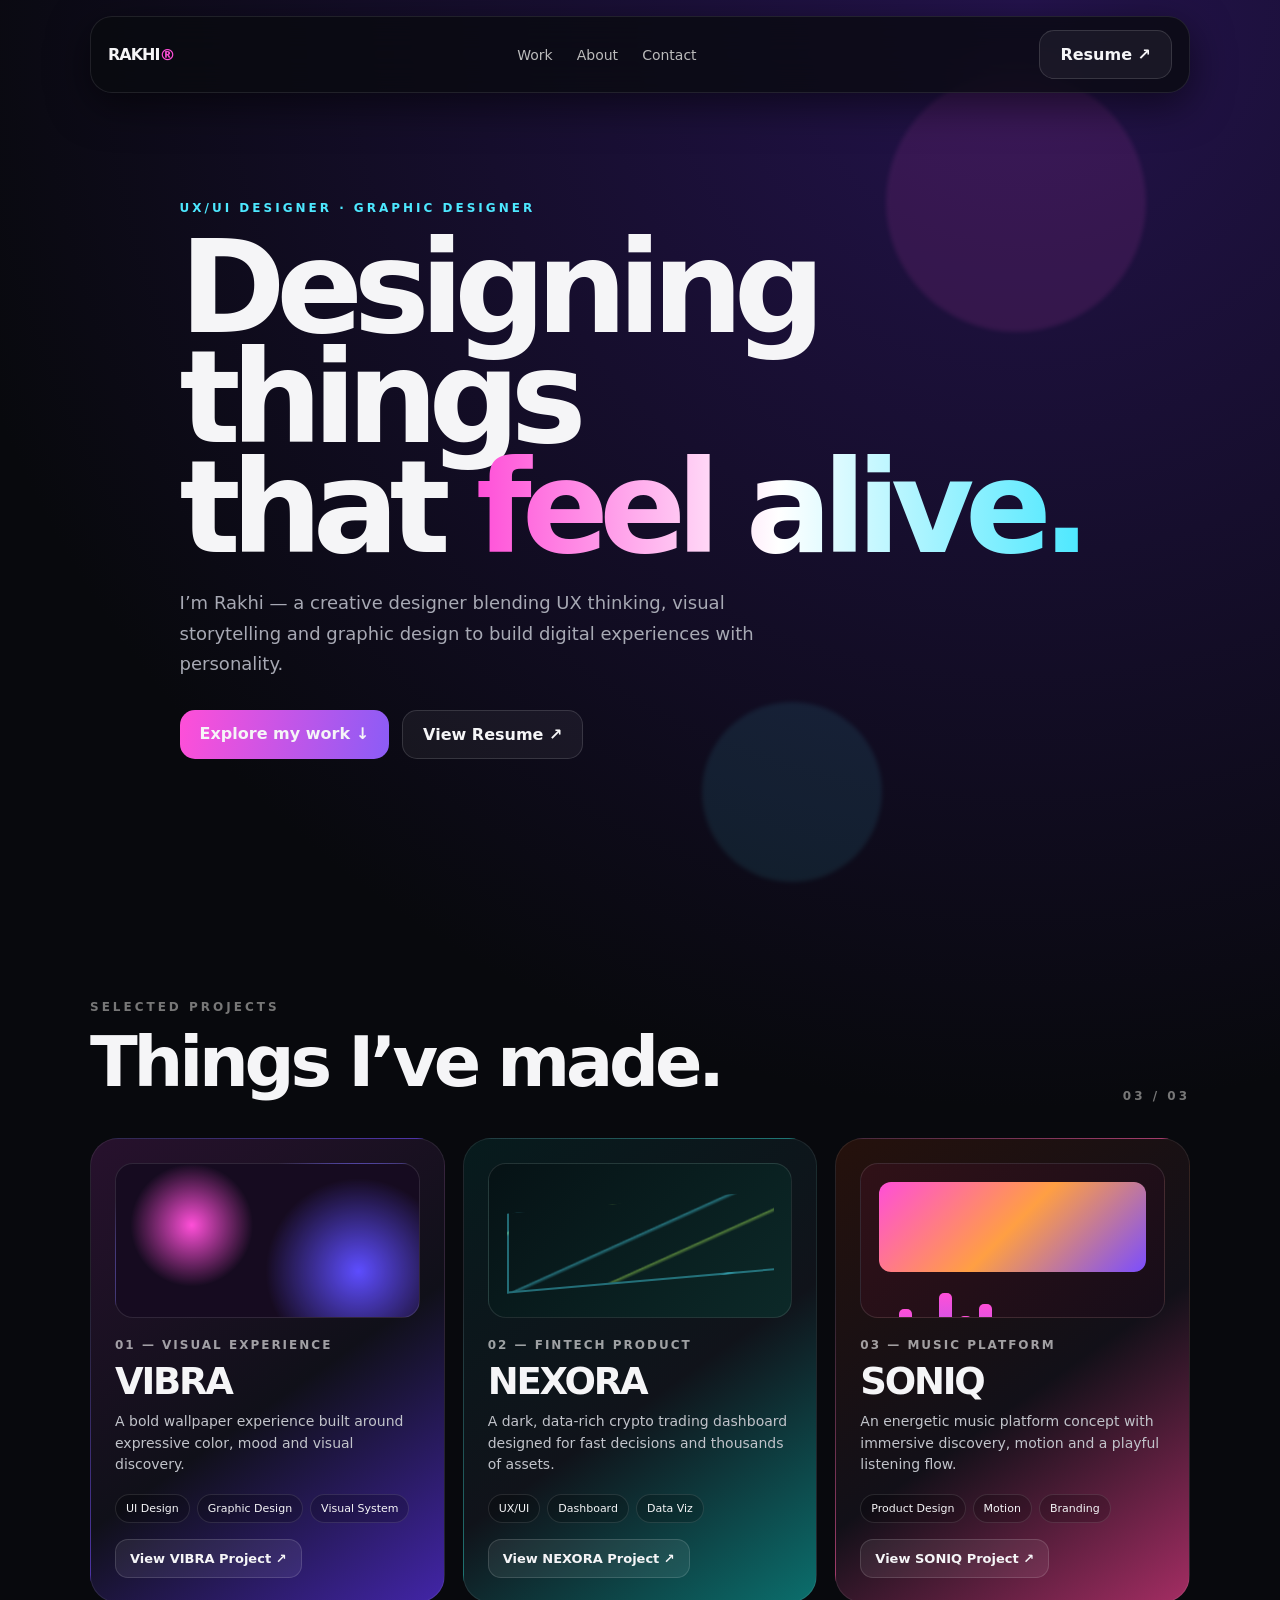
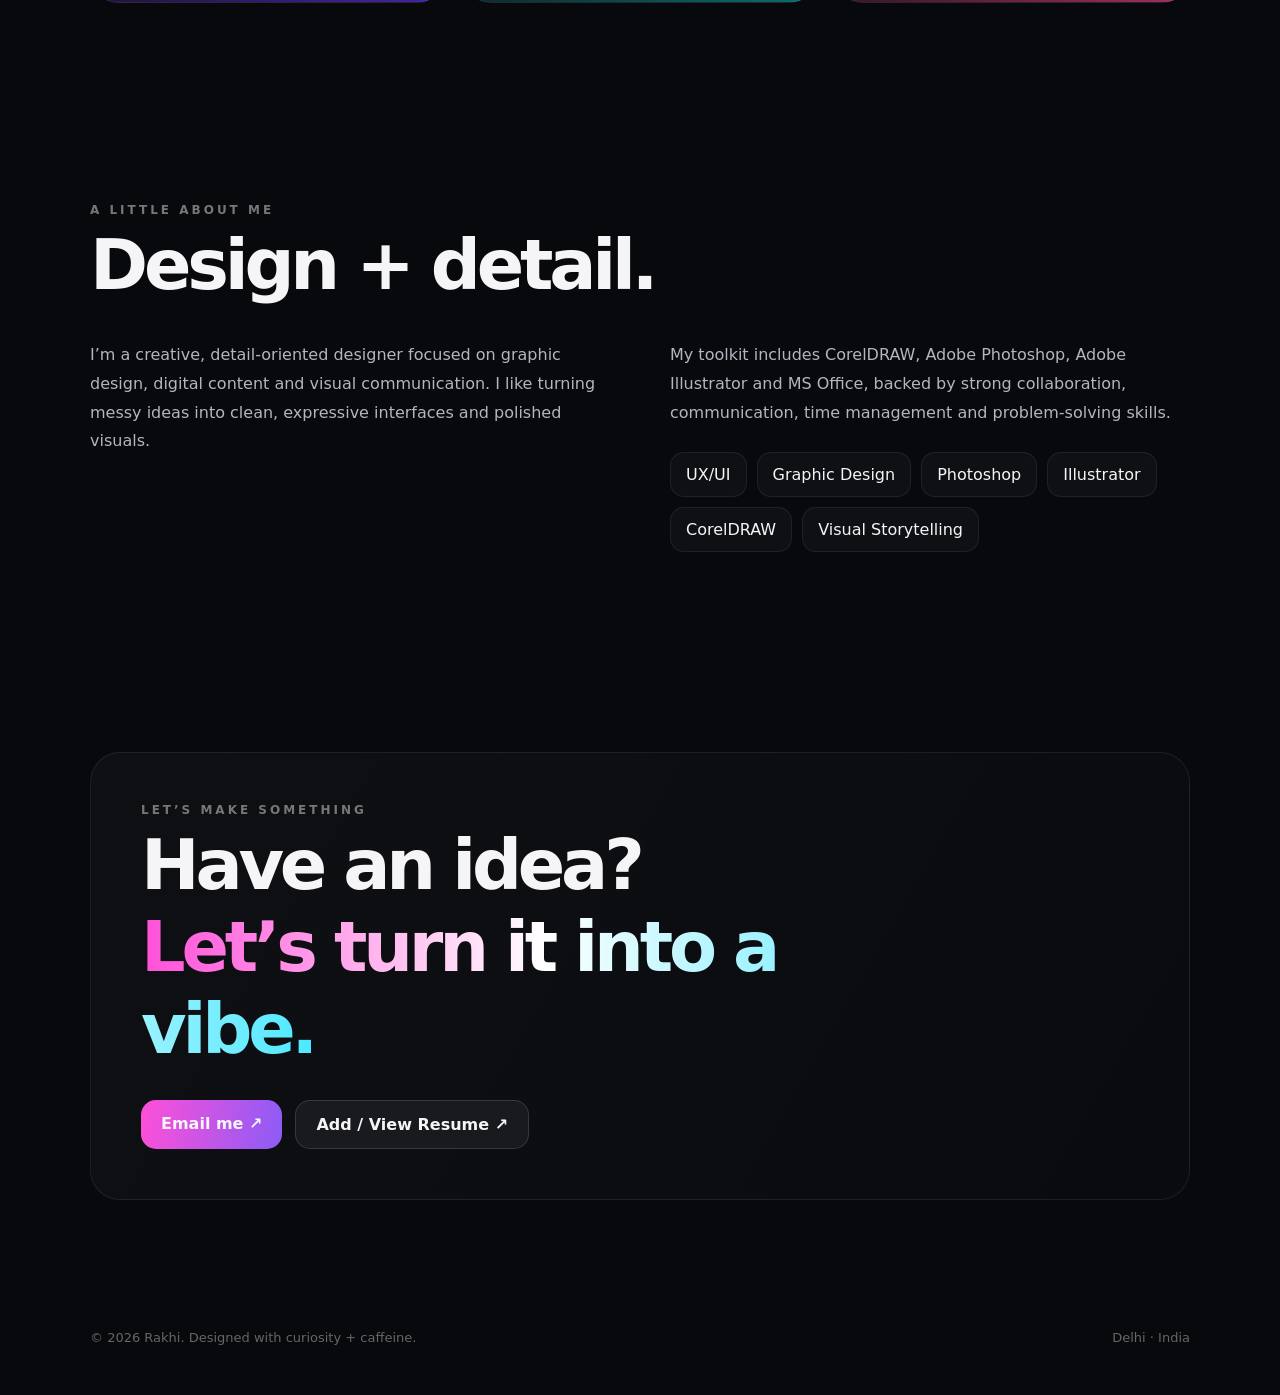
==== index.html @ 77c325dc "Rename Project Portfolio .html to index.html" ====
<!DOCTYPE html>
<html lang="en">
<head>
<meta charset="UTF-8">
<meta name="viewport" content="width=device-width, initial-scale=1.0">
<title>Rakhi — UX/UI & Graphic Designer</title>
<style>
:root{
  --bg:#08090d; --card:#11131a; --text:#f5f5f7; --muted:#a7a9b4;
  --pink:#ff4fd8; --purple:#8b5cf6; --cyan:#4de8ff; --lime:#b8ff5c;
}
*{box-sizing:border-box;margin:0;padding:0}
html{scroll-behavior:smooth}
body{
  font-family:Inter,ui-sans-serif,system-ui,-apple-system,Segoe UI,sans-serif;
  background:radial-gradient(circle at 80% 0%,#24134d 0,transparent 35%),var(--bg);
  color:var(--text); overflow-x:hidden;
}
a{color:inherit;text-decoration:none}
nav{
  position:fixed;top:16px;left:50%;transform:translateX(-50%);
  width:min(1100px,92%);z-index:50;display:flex;justify-content:space-between;align-items:center;
  padding:13px 17px;border:1px solid #ffffff18;background:#090a0fcc;backdrop-filter:blur(18px);
  border-radius:22px;box-shadow:0 12px 40px #0008;
}
.logo{font-weight:900;letter-spacing:-1px}.logo span{color:var(--pink)}
.navlinks{display:flex;gap:24px;color:#bbb;font-size:14px}.navlinks a:hover{color:white}
.hero{min-height:100vh;display:grid;place-items:center;padding:150px 7% 90px;position:relative}
.hero-inner{max-width:1100px;width:100%;position:relative}
.kicker{color:var(--cyan);font-weight:800;letter-spacing:3px;text-transform:uppercase;font-size:12px}
h1{font-size:clamp(58px,10vw,130px);line-height:.86;letter-spacing:-.075em;margin:18px 0 25px;max-width:1000px}
.gradient{background:linear-gradient(90deg,var(--pink),#fff,var(--cyan));-webkit-background-clip:text;color:transparent}
.hero p{max-width:620px;color:var(--muted);font-size:18px;line-height:1.7}
.cta{display:flex;gap:13px;flex-wrap:wrap;margin-top:30px}
.btn{padding:14px 20px;border-radius:15px;border:1px solid #ffffff22;background:#ffffff0d;font-weight:800;transition:.25s}
.btn.primary{background:linear-gradient(100deg,var(--pink),var(--purple));border:0}
.btn:hover{transform:translateY(-4px);box-shadow:0 14px 35px #8b5cf644}
.orb{position:absolute;border-radius:50%;filter:blur(2px);opacity:.55;animation:float 7s ease-in-out infinite}
.o1{width:260px;height:260px;background:#ff4fd833;right:4%;top:8%}.o2{width:180px;height:180px;background:#4de8ff2b;right:28%;bottom:2%;animation-delay:-2s}
@keyframes float{50%{transform:translate(18px,-25px) scale(1.08)}}
section{width:min(1100px,88%);margin:auto;padding:100px 0}
.section-head{display:flex;justify-content:space-between;gap:30px;align-items:end;margin-bottom:35px}
.eyebrow{color:#777;font-size:12px;letter-spacing:3px;text-transform:uppercase;font-weight:800}
h2{font-size:clamp(38px,6vw,70px);letter-spacing:-.06em;margin-top:7px}
.grid{display:grid;grid-template-columns:repeat(12,1fr);gap:18px}
.project{grid-column:span 4;min-height:430px;border-radius:28px;padding:24px;position:relative;overflow:hidden;border:1px solid #ffffff14;transition:.35s;display:flex;flex-direction:column;justify-content:space-between}
.project:hover{transform:translateY(-10px) rotate(-.4deg);border-color:#ffffff30}
.project.vibra{background:linear-gradient(145deg,#27112d,#101019 55%,#4225a8)}
.project.nexora{background:linear-gradient(145deg,#071b1d,#10131a 55%,#0b6f6d)}
.project.soniq{background:linear-gradient(145deg,#25110c,#121018 55%,#a42d63)}
.num{font-size:12px;color:#ffffff99;font-weight:900;letter-spacing:2px}
.project h3{font-size:37px;letter-spacing:-.06em;margin:8px 0}
.project p{color:#c1c3ca;line-height:1.55;font-size:14px}
.tags{display:flex;flex-wrap:wrap;gap:7px;margin-top:18px}.tag{font-size:11px;padding:7px 10px;border:1px solid #ffffff1c;border-radius:999px;background:#0003}
.mock{height:155px;border-radius:18px;margin-bottom:20px;position:relative;overflow:hidden;border:1px solid #ffffff1c;background:#0005}
.vibra .mock{background:radial-gradient(circle at 25% 40%,#ff4fd8,transparent 25%),radial-gradient(circle at 80% 70%,#5d4dff,transparent 35%),#160b20}
.nexora .mock{background:linear-gradient(135deg,#061215,#0c2928);padding:18px}
.soniq .mock{background:linear-gradient(135deg,#301117,#170d19);padding:18px}
.chart{height:80px;margin-top:20px;border-bottom:2px solid #4de8ff66;border-left:2px solid #4de8ff66;transform:skewY(-5deg);background:linear-gradient(160deg,transparent 45%,#4de8ff66 46%,transparent 48%,transparent 65%,#b8ff5c66 66%,transparent 68%)}
.bars{display:flex;align-items:end;gap:7px;height:90px}.bars i{display:block;width:13px;background:linear-gradient(#ff4fd8,#8b5cf6);border-radius:5px 5px 0 0}
.cover{height:90px;border-radius:12px;background:linear-gradient(135deg,#ff4fd8,#ff9f43,#7b4dff);margin-bottom:10px}

.project-btn{
  display:inline-flex;align-items:center;justify-content:center;
  margin-top:16px;padding:11px 14px;border-radius:13px;
  background:#ffffff12;border:1px solid #ffffff22;
  font-size:13px;font-weight:800;transition:.25s;
}
.project-btn:hover{
  background:#fff;color:#090a0d;transform:translateY(-3px);
  box-shadow:0 10px 25px #0006;
}
.about{display:grid;grid-template-columns:1fr 1fr;gap:60px}.about p{color:#b3b5bf;line-height:1.8;font-size:16px}
.skills{display:flex;flex-wrap:wrap;gap:10px;margin-top:25px}.skill{padding:12px 15px;border-radius:14px;background:#ffffff08;border:1px solid #ffffff12}
.contact{border:1px solid #ffffff12;border-radius:30px;padding:50px;background:linear-gradient(120deg,#ffffff08,#ffffff03)}
.contact h2{max-width:700px}
footer{width:min(1100px,88%);margin:auto;padding:30px 0 50px;color:#666;font-size:13px;display:flex;justify-content:space-between}

@media(max-width:800px){.navlinks{display:none}.project{grid-column:span 12}.about{grid-template-columns:1fr;gap:30px}.hero{padding-top:130px}.section-head{display:block}footer{display:block}.hint{display:none}}
</style>
</head>
<body>
<nav>
  <a class="logo" href="#">RAKHI<span>®</span></a>
  <div class="navlinks"><a href="#work">Work</a><a href="#about">About</a><a href="#contact">Contact</a></div>
  <a class="btn" href="resume for rakhi.pdf" target="_blank">Resume ↗</a>
</nav>

<main>
<section class="hero">
  <div class="orb o1"></div><div class="orb o2"></div>
  <div class="hero-inner">
    <div class="kicker">UX/UI Designer · Graphic Designer</div>
    <h1>Designing things<br>that <span class="gradient">feel alive.</span></h1>
    <p>I’m Rakhi — a creative designer blending UX thinking, visual storytelling and graphic design to build digital experiences with personality.</p>
    <div class="cta"><a class="btn primary" href="#work">Explore my work ↓</a><a class="btn" href="resume for rakhi.pdf" target="_blank">View Resume ↗</a></div>
  </div>
</section>

<section id="work">
  <div class="section-head"><div><div class="eyebrow">Selected projects</div><h2>Things I’ve made.</h2></div><div class="eyebrow">03 / 03</div></div>
  <div class="grid">
    <article class="project vibra">
      <div><div class="mock"></div><div class="num">01 — VISUAL EXPERIENCE</div><h3>VIBRA</h3><p>A bold wallpaper experience built around expressive color, mood and visual discovery.</p></div>
      <div><div class="tags"><span class="tag">UI Design</span><span class="tag">Graphic Design</span><span class="tag">Visual System</span></div>
      <a class="project-btn" href="https://example.com/vibra" target="_blank" rel="noopener">View VIBRA Project ↗</a></div>
    </article>
    <article class="project nexora">
      <div><div class="mock"><div class="chart"></div></div><div class="num">02 — FINTECH PRODUCT</div><h3>NEXORA</h3><p>A dark, data-rich crypto trading dashboard designed for fast decisions and thousands of assets.</p></div>
      <div><div class="tags"><span class="tag">UX/UI</span><span class="tag">Dashboard</span><span class="tag">Data Viz</span></div>
      <a class="project-btn" href="https://example.com/nexora" target="_blank" rel="noopener">View NEXORA Project ↗</a></div>
    </article>
    <article class="project soniq">
      <div><div class="mock"><div class="cover"></div><div class="bars"><i style="height:45%"></i><i style="height:70%"></i><i style="height:55%"></i><i style="height:88%"></i><i style="height:62%"></i><i style="height:76%"></i></div></div><div class="num">03 — MUSIC PLATFORM</div><h3>SONIQ</h3><p>An energetic music platform concept with immersive discovery, motion and a playful listening flow.</p></div>
      <div><div class="tags"><span class="tag">Product Design</span><span class="tag">Motion</span><span class="tag">Branding</span></div>
      <a class="project-btn" href="https://example.com/soniq" target="_blank" rel="noopener">View SONIQ Project ↗</a></div>
    </article>
  </div>
</section>

<section id="about">
  <div class="section-head"><div><div class="eyebrow">A little about me</div><h2>Design + detail.</h2></div></div>
  <div class="about">
    <div><p>I’m a creative, detail-oriented designer focused on graphic design, digital content and visual communication. I like turning messy ideas into clean, expressive interfaces and polished visuals.</p></div>
    <div><p>My toolkit includes CorelDRAW, Adobe Photoshop, Adobe Illustrator and MS Office, backed by strong collaboration, communication, time management and problem-solving skills.</p>
      <div class="skills"><span class="skill">UX/UI</span><span class="skill">Graphic Design</span><span class="skill">Photoshop</span><span class="skill">Illustrator</span><span class="skill">CorelDRAW</span><span class="skill">Visual Storytelling</span></div>
    </div>
  </div>
</section>

<section id="contact">
  <div class="contact">
    <div class="eyebrow">Let’s make something</div>
    <h2>Have an idea?<br><span class="gradient">Let’s turn it into a vibe.</span></h2>
    <div class="cta"><a class="btn primary" href="mailto:rr5980776@gmail.com">Email me ↗</a><a class="btn" href="resume for rakhi.pdf" target="_blank">Add / View Resume ↗</a></div>
  </div>
</section>
</main>

<footer><span>© 2026 Rakhi. Designed with curiosity + caffeine.</span><span>Delhi · India</span></footer>
</body>
</html>
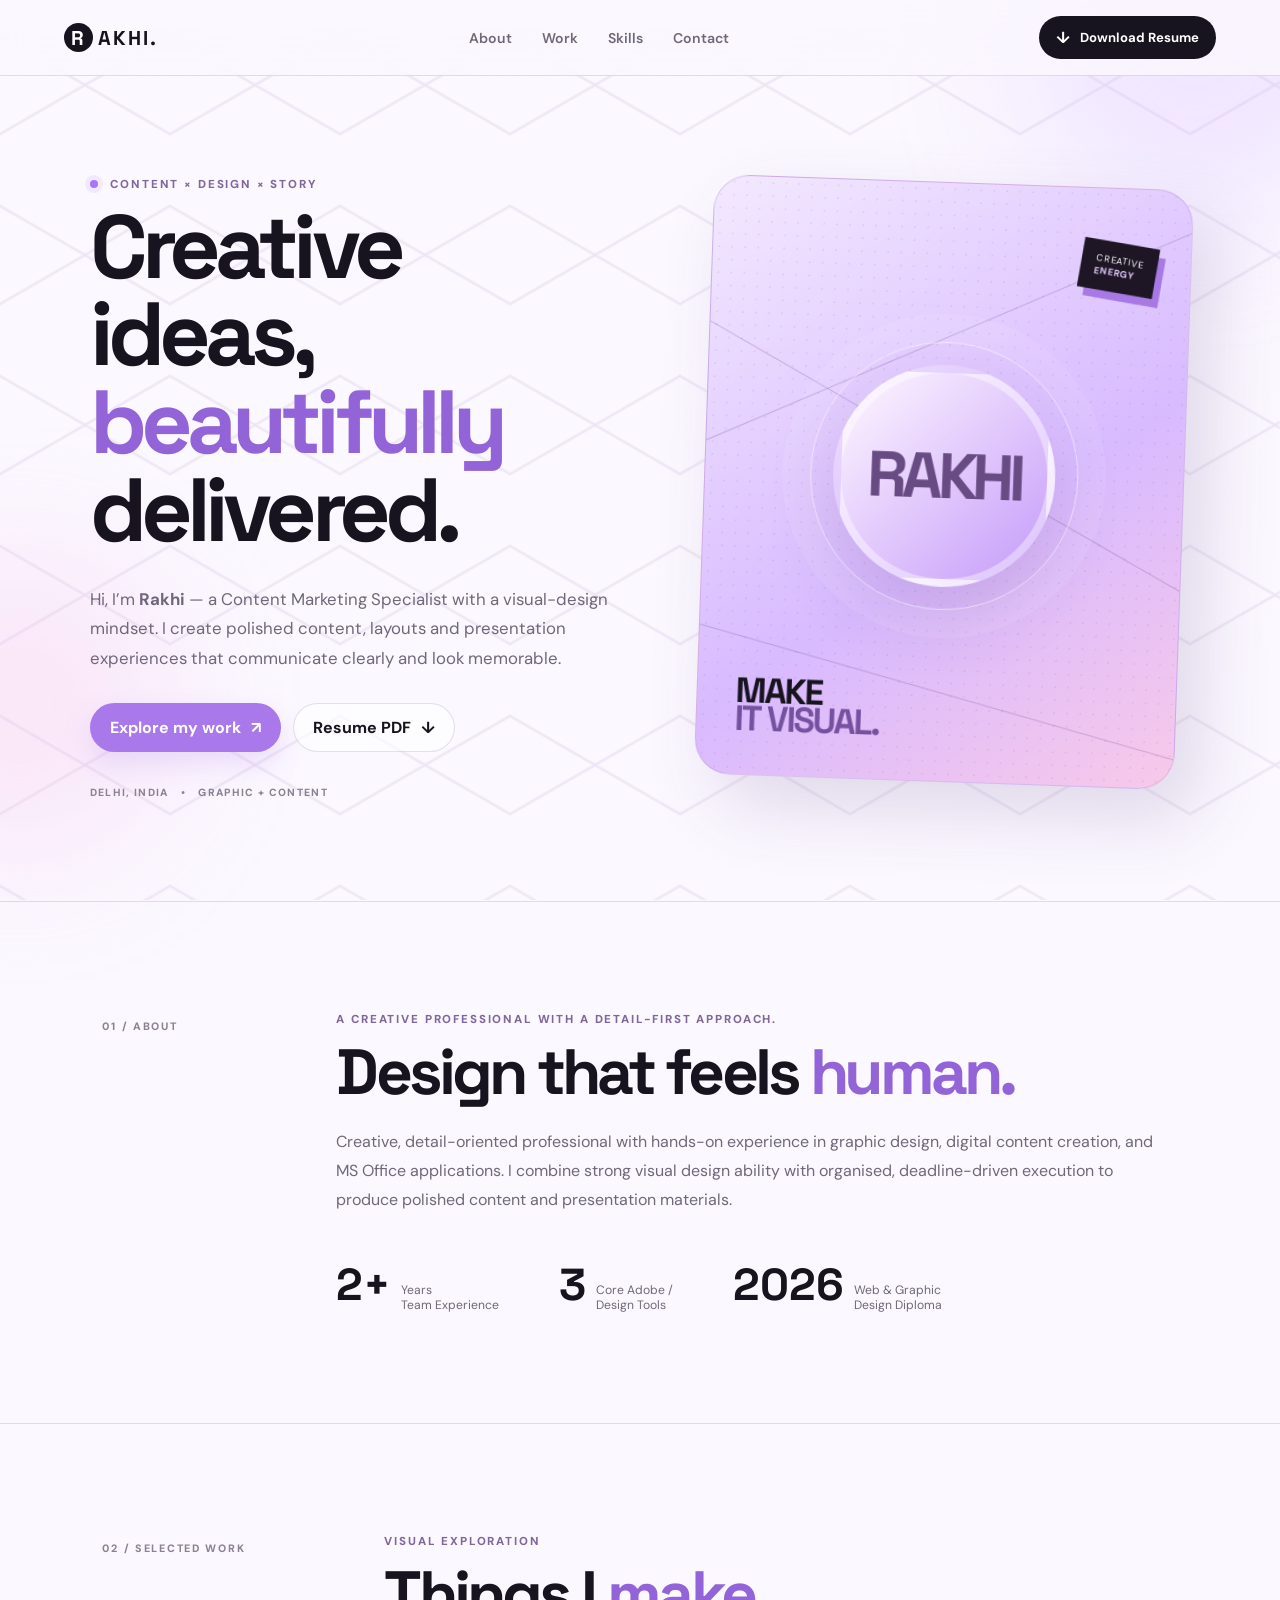
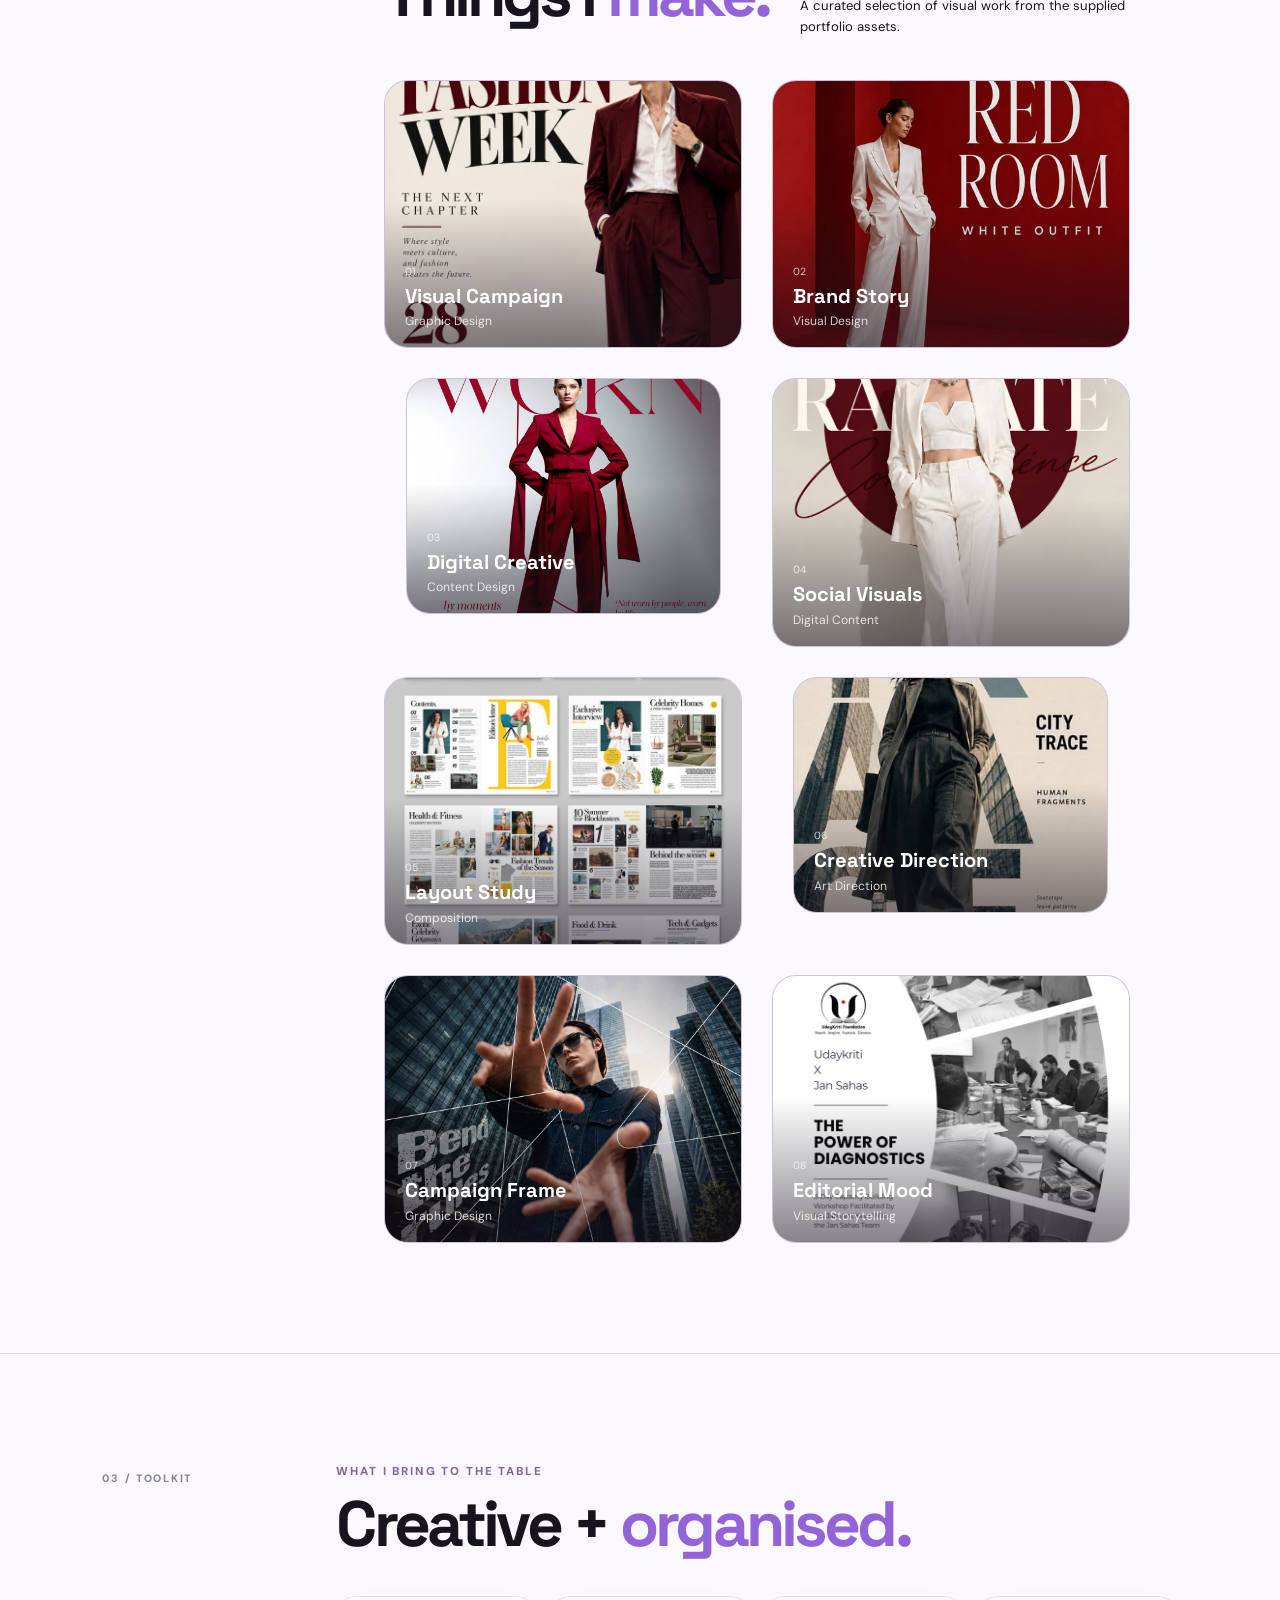
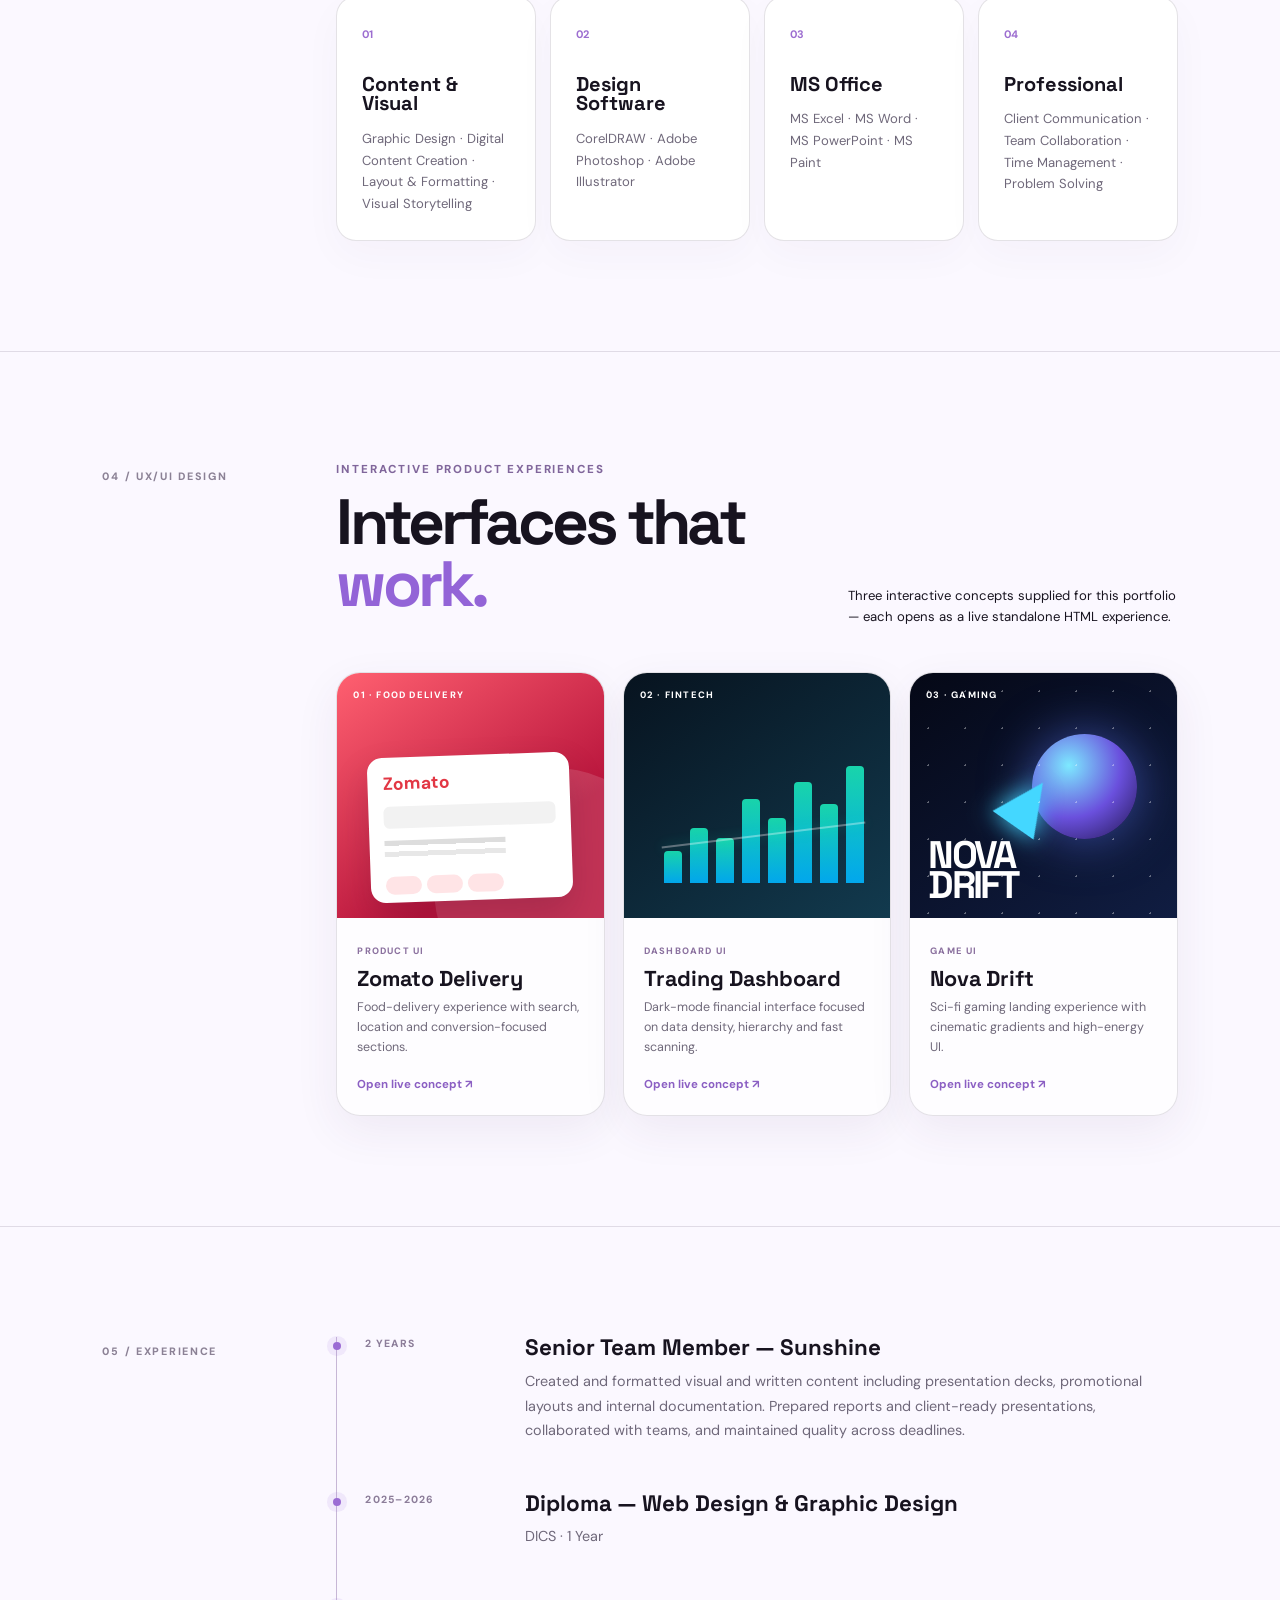
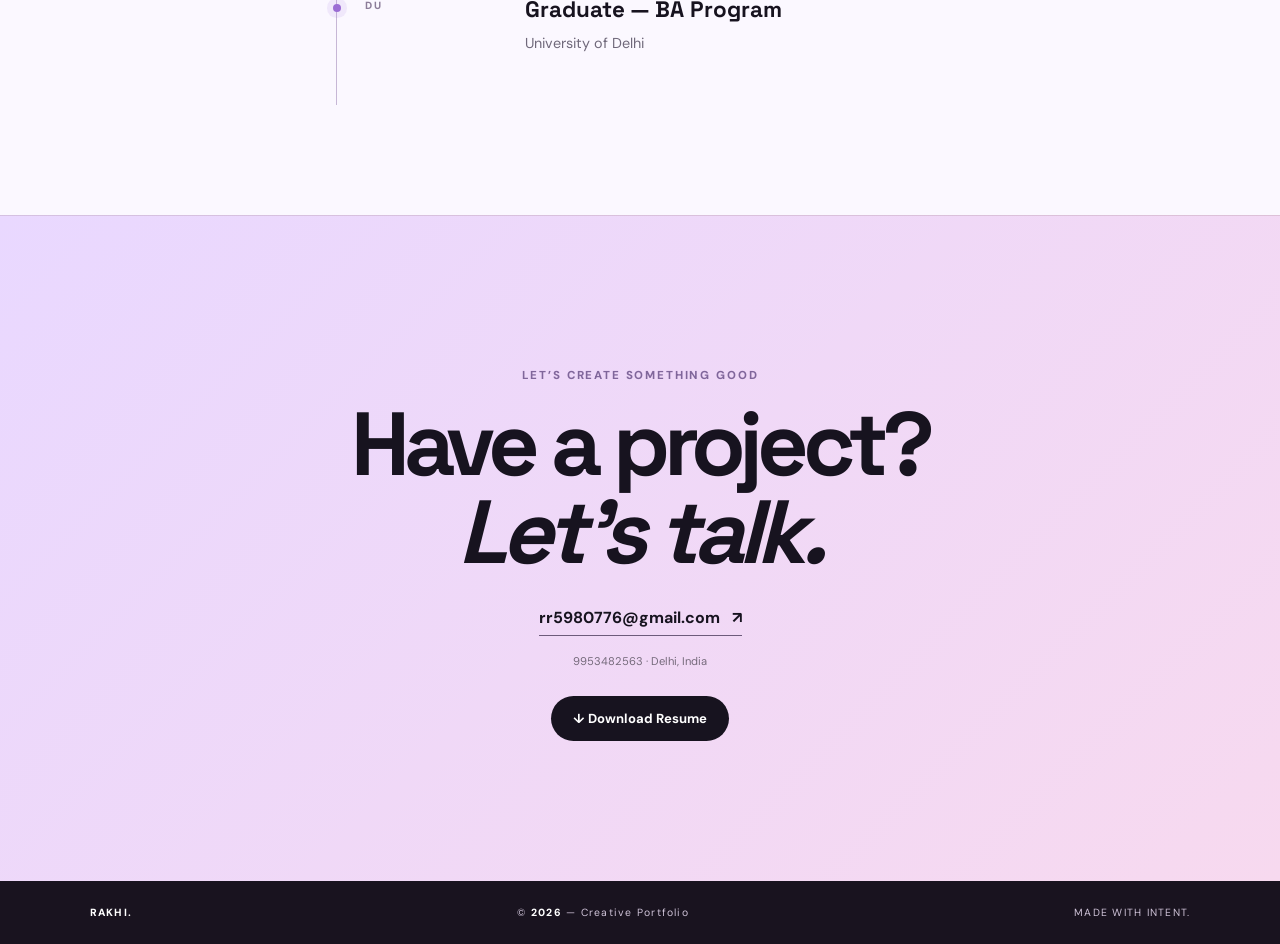
==== commit 9dd005c6: "Add files via upload" ====
--- a/index.html
+++ b/index.html
@@ -1,142 +1,177 @@
-<!DOCTYPE html>
-<html lang="en">
-<head>
-<meta charset="UTF-8">
-<meta name="viewport" content="width=device-width, initial-scale=1.0">
-<title>Rakhi — UX/UI & Graphic Designer</title>
-<style>
-:root{
-  --bg:#08090d; --card:#11131a; --text:#f5f5f7; --muted:#a7a9b4;
-  --pink:#ff4fd8; --purple:#8b5cf6; --cyan:#4de8ff; --lime:#b8ff5c;
-}
-*{box-sizing:border-box;margin:0;padding:0}
-html{scroll-behavior:smooth}
-body{
-  font-family:Inter,ui-sans-serif,system-ui,-apple-system,Segoe UI,sans-serif;
-  background:radial-gradient(circle at 80% 0%,#24134d 0,transparent 35%),var(--bg);
-  color:var(--text); overflow-x:hidden;
-}
-a{color:inherit;text-decoration:none}
-nav{
-  position:fixed;top:16px;left:50%;transform:translateX(-50%);
-  width:min(1100px,92%);z-index:50;display:flex;justify-content:space-between;align-items:center;
-  padding:13px 17px;border:1px solid #ffffff18;background:#090a0fcc;backdrop-filter:blur(18px);
-  border-radius:22px;box-shadow:0 12px 40px #0008;
-}
-.logo{font-weight:900;letter-spacing:-1px}.logo span{color:var(--pink)}
-.navlinks{display:flex;gap:24px;color:#bbb;font-size:14px}.navlinks a:hover{color:white}
-.hero{min-height:100vh;display:grid;place-items:center;padding:150px 7% 90px;position:relative}
-.hero-inner{max-width:1100px;width:100%;position:relative}
-.kicker{color:var(--cyan);font-weight:800;letter-spacing:3px;text-transform:uppercase;font-size:12px}
-h1{font-size:clamp(58px,10vw,130px);line-height:.86;letter-spacing:-.075em;margin:18px 0 25px;max-width:1000px}
-.gradient{background:linear-gradient(90deg,var(--pink),#fff,var(--cyan));-webkit-background-clip:text;color:transparent}
-.hero p{max-width:620px;color:var(--muted);font-size:18px;line-height:1.7}
-.cta{display:flex;gap:13px;flex-wrap:wrap;margin-top:30px}
-.btn{padding:14px 20px;border-radius:15px;border:1px solid #ffffff22;background:#ffffff0d;font-weight:800;transition:.25s}
-.btn.primary{background:linear-gradient(100deg,var(--pink),var(--purple));border:0}
-.btn:hover{transform:translateY(-4px);box-shadow:0 14px 35px #8b5cf644}
-.orb{position:absolute;border-radius:50%;filter:blur(2px);opacity:.55;animation:float 7s ease-in-out infinite}
-.o1{width:260px;height:260px;background:#ff4fd833;right:4%;top:8%}.o2{width:180px;height:180px;background:#4de8ff2b;right:28%;bottom:2%;animation-delay:-2s}
-@keyframes float{50%{transform:translate(18px,-25px) scale(1.08)}}
-section{width:min(1100px,88%);margin:auto;padding:100px 0}
-.section-head{display:flex;justify-content:space-between;gap:30px;align-items:end;margin-bottom:35px}
-.eyebrow{color:#777;font-size:12px;letter-spacing:3px;text-transform:uppercase;font-weight:800}
-h2{font-size:clamp(38px,6vw,70px);letter-spacing:-.06em;margin-top:7px}
-.grid{display:grid;grid-template-columns:repeat(12,1fr);gap:18px}
-.project{grid-column:span 4;min-height:430px;border-radius:28px;padding:24px;position:relative;overflow:hidden;border:1px solid #ffffff14;transition:.35s;display:flex;flex-direction:column;justify-content:space-between}
-.project:hover{transform:translateY(-10px) rotate(-.4deg);border-color:#ffffff30}
-.project.vibra{background:linear-gradient(145deg,#27112d,#101019 55%,#4225a8)}
-.project.nexora{background:linear-gradient(145deg,#071b1d,#10131a 55%,#0b6f6d)}
-.project.soniq{background:linear-gradient(145deg,#25110c,#121018 55%,#a42d63)}
-.num{font-size:12px;color:#ffffff99;font-weight:900;letter-spacing:2px}
-.project h3{font-size:37px;letter-spacing:-.06em;margin:8px 0}
-.project p{color:#c1c3ca;line-height:1.55;font-size:14px}
-.tags{display:flex;flex-wrap:wrap;gap:7px;margin-top:18px}.tag{font-size:11px;padding:7px 10px;border:1px solid #ffffff1c;border-radius:999px;background:#0003}
-.mock{height:155px;border-radius:18px;margin-bottom:20px;position:relative;overflow:hidden;border:1px solid #ffffff1c;background:#0005}
-.vibra .mock{background:radial-gradient(circle at 25% 40%,#ff4fd8,transparent 25%),radial-gradient(circle at 80% 70%,#5d4dff,transparent 35%),#160b20}
-.nexora .mock{background:linear-gradient(135deg,#061215,#0c2928);padding:18px}
-.soniq .mock{background:linear-gradient(135deg,#301117,#170d19);padding:18px}
-.chart{height:80px;margin-top:20px;border-bottom:2px solid #4de8ff66;border-left:2px solid #4de8ff66;transform:skewY(-5deg);background:linear-gradient(160deg,transparent 45%,#4de8ff66 46%,transparent 48%,transparent 65%,#b8ff5c66 66%,transparent 68%)}
-.bars{display:flex;align-items:end;gap:7px;height:90px}.bars i{display:block;width:13px;background:linear-gradient(#ff4fd8,#8b5cf6);border-radius:5px 5px 0 0}
-.cover{height:90px;border-radius:12px;background:linear-gradient(135deg,#ff4fd8,#ff9f43,#7b4dff);margin-bottom:10px}
-
-.project-btn{
-  display:inline-flex;align-items:center;justify-content:center;
-  margin-top:16px;padding:11px 14px;border-radius:13px;
-  background:#ffffff12;border:1px solid #ffffff22;
-  font-size:13px;font-weight:800;transition:.25s;
-}
-.project-btn:hover{
-  background:#fff;color:#090a0d;transform:translateY(-3px);
-  box-shadow:0 10px 25px #0006;
-}
-.about{display:grid;grid-template-columns:1fr 1fr;gap:60px}.about p{color:#b3b5bf;line-height:1.8;font-size:16px}
-.skills{display:flex;flex-wrap:wrap;gap:10px;margin-top:25px}.skill{padding:12px 15px;border-radius:14px;background:#ffffff08;border:1px solid #ffffff12}
-.contact{border:1px solid #ffffff12;border-radius:30px;padding:50px;background:linear-gradient(120deg,#ffffff08,#ffffff03)}
-.contact h2{max-width:700px}
-footer{width:min(1100px,88%);margin:auto;padding:30px 0 50px;color:#666;font-size:13px;display:flex;justify-content:space-between}
-
-@media(max-width:800px){.navlinks{display:none}.project{grid-column:span 12}.about{grid-template-columns:1fr;gap:30px}.hero{padding-top:130px}.section-head{display:block}footer{display:block}.hint{display:none}}
-</style>
-</head>
-<body>
-<nav>
-  <a class="logo" href="#">RAKHI<span>®</span></a>
-  <div class="navlinks"><a href="#work">Work</a><a href="#about">About</a><a href="#contact">Contact</a></div>
-  <a class="btn" href="resume for rakhi.pdf" target="_blank">Resume ↗</a>
-</nav>
-
-<main>
-<section class="hero">
-  <div class="orb o1"></div><div class="orb o2"></div>
-  <div class="hero-inner">
-    <div class="kicker">UX/UI Designer · Graphic Designer</div>
-    <h1>Designing things<br>that <span class="gradient">feel alive.</span></h1>
-    <p>I’m Rakhi — a creative designer blending UX thinking, visual storytelling and graphic design to build digital experiences with personality.</p>
-    <div class="cta"><a class="btn primary" href="#work">Explore my work ↓</a><a class="btn" href="resume for rakhi.pdf" target="_blank">View Resume ↗</a></div>
-  </div>
-</section>
-
-<section id="work">
-  <div class="section-head"><div><div class="eyebrow">Selected projects</div><h2>Things I’ve made.</h2></div><div class="eyebrow">03 / 03</div></div>
-  <div class="grid">
-    <article class="project vibra">
-      <div><div class="mock"></div><div class="num">01 — VISUAL EXPERIENCE</div><h3>VIBRA</h3><p>A bold wallpaper experience built around expressive color, mood and visual discovery.</p></div>
-      <div><div class="tags"><span class="tag">UI Design</span><span class="tag">Graphic Design</span><span class="tag">Visual System</span></div>
-      <a class="project-btn" href="https://example.com/vibra" target="_blank" rel="noopener">View VIBRA Project ↗</a></div>
-    </article>
-    <article class="project nexora">
-      <div><div class="mock"><div class="chart"></div></div><div class="num">02 — FINTECH PRODUCT</div><h3>NEXORA</h3><p>A dark, data-rich crypto trading dashboard designed for fast decisions and thousands of assets.</p></div>
-      <div><div class="tags"><span class="tag">UX/UI</span><span class="tag">Dashboard</span><span class="tag">Data Viz</span></div>
-      <a class="project-btn" href="https://example.com/nexora" target="_blank" rel="noopener">View NEXORA Project ↗</a></div>
-    </article>
-    <article class="project soniq">
-      <div><div class="mock"><div class="cover"></div><div class="bars"><i style="height:45%"></i><i style="height:70%"></i><i style="height:55%"></i><i style="height:88%"></i><i style="height:62%"></i><i style="height:76%"></i></div></div><div class="num">03 — MUSIC PLATFORM</div><h3>SONIQ</h3><p>An energetic music platform concept with immersive discovery, motion and a playful listening flow.</p></div>
-      <div><div class="tags"><span class="tag">Product Design</span><span class="tag">Motion</span><span class="tag">Branding</span></div>
-      <a class="project-btn" href="https://example.com/soniq" target="_blank" rel="noopener">View SONIQ Project ↗</a></div>
-    </article>
-  </div>
-</section>
-
-<section id="about">
-  <div class="section-head"><div><div class="eyebrow">A little about me</div><h2>Design + detail.</h2></div></div>
-  <div class="about">
-    <div><p>I’m a creative, detail-oriented designer focused on graphic design, digital content and visual communication. I like turning messy ideas into clean, expressive interfaces and polished visuals.</p></div>
-    <div><p>My toolkit includes CorelDRAW, Adobe Photoshop, Adobe Illustrator and MS Office, backed by strong collaboration, communication, time management and problem-solving skills.</p>
-      <div class="skills"><span class="skill">UX/UI</span><span class="skill">Graphic Design</span><span class="skill">Photoshop</span><span class="skill">Illustrator</span><span class="skill">CorelDRAW</span><span class="skill">Visual Storytelling</span></div>
-    </div>
-  </div>
-</section>
-
-<section id="contact">
-  <div class="contact">
-    <div class="eyebrow">Let’s make something</div>
-    <h2>Have an idea?<br><span class="gradient">Let’s turn it into a vibe.</span></h2>
-    <div class="cta"><a class="btn primary" href="mailto:rr5980776@gmail.com">Email me ↗</a><a class="btn" href="resume for rakhi.pdf" target="_blank">Add / View Resume ↗</a></div>
-  </div>
-</section>
-</main>
-
-<footer><span>© 2026 Rakhi. Designed with curiosity + caffeine.</span><span>Delhi · India</span></footer>
-</body>
-</html>
+<!DOCTYPE html>
+<html lang="en">
+<head>
+  <meta charset="UTF-8">
+  <meta name="viewport" content="width=device-width, initial-scale=1.0">
+  <meta name="description" content="Rakhi — Content Marketing Specialist, Graphic Designer and Digital Content Creator.">
+  <title>Rakhi — Creative Portfolio</title>
+  <link rel="preconnect" href="https://fonts.googleapis.com">
+  <link rel="preconnect" href="https://fonts.gstatic.com" crossorigin>
+  <link href="https://fonts.googleapis.com/css2?family=DM+Sans:wght@400;500;600;700&family=Space+Grotesk:wght@500;600;700&display=swap" rel="stylesheet">
+  <link rel="stylesheet" href="style.css">
+</head>
+<body>
+  <div class="web-grid" aria-hidden="true"></div>
+  <div class="orb orb-a" aria-hidden="true"></div>
+  <div class="orb orb-b" aria-hidden="true"></div>
+
+  <header class="nav">
+    <a class="brand" href="#home" aria-label="Rakhi home"><span>R</span>AKHI.</a>
+    <nav>
+      <a href="#about">About</a>
+      <a href="#work">Work</a>
+      <a href="#skills">Skills</a>
+      <a href="#contact">Contact</a>
+    </nav>
+    <a class="resume-btn" href="Rakhi-Resume.pdf" download="Rakhi-Resume.pdf">
+      <span>↓</span> Download Resume
+    </a>
+  </header>
+
+  <main>
+    <section id="home" class="hero">
+      <div class="hero-copy reveal">
+        <p class="eyebrow"><span class="dot"></span> CONTENT × DESIGN × STORY</p>
+        <h1>Creative ideas,<br><em>beautifully</em> delivered.</h1>
+        <p class="lead">Hi, I’m <strong>Rakhi</strong> — a Content Marketing Specialist with a visual-design mindset. I create polished content, layouts and presentation experiences that communicate clearly and look memorable.</p>
+        <div class="hero-actions">
+          <a class="primary-btn" href="#work">Explore my work <span>↗</span></a>
+          <a class="ghost-btn" href="Rakhi-Resume.pdf" download="Rakhi-Resume.pdf">Resume PDF <span>↓</span></a>
+        </div>
+        <div class="mini-meta">
+          <span>DELHI, INDIA</span><span>•</span><span>GRAPHIC + CONTENT</span>
+        </div>
+      </div>
+
+      <div class="hero-art reveal delay">
+        <div class="comic-frame">
+          <div class="halftone"></div>
+          <div class="web-line w1"></div><div class="web-line w2"></div><div class="web-line w3"></div>
+          <div class="sticker">CREATIVE<br><b>ENERGY</b></div>
+          <div class="portrait-wrap">
+            <div class="portrait-ring"></div>
+            <div class="portrait-placeholder">RAKHI</div>
+          </div>
+          <div class="caption">MAKE<br><b>IT VISUAL.</b></div>
+        </div>
+      </div>
+    </section>
+
+    <section id="about" class="section split">
+      <div class="section-tag">01 / ABOUT</div>
+      <div class="content">
+        <p class="kicker">A creative professional with a detail-first approach.</p>
+        <h2>Design that feels <span>human.</span></h2>
+        <p>Creative, detail-oriented professional with hands-on experience in graphic design, digital content creation, and MS Office applications. I combine strong visual design ability with organised, deadline-driven execution to produce polished content and presentation materials.</p>
+        <div class="stats">
+          <div><strong>2+</strong><span>Years<br>Team Experience</span></div>
+          <div><strong>3</strong><span>Core Adobe /<br>Design Tools</span></div>
+          <div><strong>2026</strong><span>Web & Graphic<br>Design Diploma</span></div>
+        </div>
+      </div>
+    </section>
+
+    <section id="work" class="section work">
+      <div class="section-tag">02 / SELECTED WORK</div>
+      <div class="content">
+        <div class="work-head">
+          <div><p class="kicker">Visual exploration</p><h2>Things I <span>make.</span></h2></div>
+          <p class="muted">A curated selection of visual work from the supplied portfolio assets.</p>
+        </div>
+        <div class="gallery">
+          <article class="project large"><img src="assets/1.jpg" alt="Graphic design project 1" loading="lazy"><div><span>01</span><h3>Visual Campaign</h3><p>Graphic Design</p></div></article>
+          <article class="project"><img src="assets/2.jpg" alt="Graphic design project 2" loading="lazy"><div><span>02</span><h3>Brand Story</h3><p>Visual Design</p></div></article>
+          <article class="project"><img src="assets/3.jpg" alt="Graphic design project 3" loading="lazy"><div><span>03</span><h3>Digital Creative</h3><p>Content Design</p></div></article>
+          <article class="project wide"><img src="assets/4.jpg" alt="Graphic design project 4" loading="lazy"><div><span>04</span><h3>Social Visuals</h3><p>Digital Content</p></div></article>
+          <article class="project"><img src="assets/5.jpg" alt="Graphic design project 5" loading="lazy"><div><span>05</span><h3>Layout Study</h3><p>Composition</p></div></article>
+          <article class="project"><img src="assets/6.jpg" alt="Graphic design project 6" loading="lazy"><div><span>06</span><h3>Creative Direction</h3><p>Art Direction</p></div></article>
+          <article class="project"><img src="assets/7.jpg" alt="Graphic design project 7" loading="lazy"><div><span>07</span><h3>Campaign Frame</h3><p>Graphic Design</p></div></article>
+          <article class="project wide"><img src="assets/8.jpg" alt="Graphic design project 8" loading="lazy"><div><span>08</span><h3>Editorial Mood</h3><p>Visual Storytelling</p></div></article>
+        </div>
+      </div>
+    </section>
+
+    <section id="skills" class="section skills">
+      <div class="section-tag">03 / TOOLKIT</div>
+      <div class="content">
+        <p class="kicker">What I bring to the table</p>
+        <h2>Creative + <span>organised.</span></h2>
+        <div class="skill-grid">
+          <div class="skill-card"><b>01</b><h3>Content & Visual</h3><p>Graphic Design · Digital Content Creation · Layout & Formatting · Visual Storytelling</p></div>
+          <div class="skill-card"><b>02</b><h3>Design Software</h3><p>CorelDRAW · Adobe Photoshop · Adobe Illustrator</p></div>
+          <div class="skill-card"><b>03</b><h3>MS Office</h3><p>MS Excel · MS Word · MS PowerPoint · MS Paint</p></div>
+          <div class="skill-card"><b>04</b><h3>Professional</h3><p>Client Communication · Team Collaboration · Time Management · Problem Solving</p></div>
+        </div>
+      </div>
+    </section>
+
+
+    <section id="uxui" class="section uxui-section">
+      <div class="section-tag">04 / UX/UI DESIGN</div>
+      <div class="content">
+        <div class="work-head">
+          <div><p class="kicker">Interactive product experiences</p><h2>Interfaces that <span>work.</span></h2></div>
+          <p class="muted">Three interactive concepts supplied for this portfolio — each opens as a live standalone HTML experience.</p>
+        </div>
+        <div class="uxui-grid">
+          <a class="uxui-card" href="uxui/zomato-delivery.html" target="_blank" rel="noopener">
+            <div class="uxui-preview zomato-preview">
+              <span class="ux-badge">01 · FOOD DELIVERY</span>
+              <div class="ux-window">
+                <strong>Zomato</strong>
+                <div class="ux-search"></div>
+                <div class="ux-lines"></div>
+                <div class="ux-pills"><i></i><i></i><i></i></div>
+              </div>
+            </div>
+            <div class="ux-info"><span>PRODUCT UI</span><h3>Zomato Delivery</h3><p>Food-delivery experience with search, location and conversion-focused sections.</p><b>Open live concept ↗</b></div>
+          </a>
+          <a class="uxui-card" href="uxui/trading-dashboard.html" target="_blank" rel="noopener">
+            <div class="uxui-preview trading-preview">
+              <span class="ux-badge">02 · FINTECH</span>
+              <div class="chart">
+                <span style="height:25%"></span><span style="height:42%"></span><span style="height:35%"></span><span style="height:65%"></span><span style="height:50%"></span><span style="height:78%"></span><span style="height:61%"></span><span style="height:90%"></span>
+              </div>
+              <div class="chart-line"></div>
+            </div>
+            <div class="ux-info"><span>DASHBOARD UI</span><h3>Trading Dashboard</h3><p>Dark-mode financial interface focused on data density, hierarchy and fast scanning.</p><b>Open live concept ↗</b></div>
+          </a>
+          <a class="uxui-card" href="uxui/nova-drift.html" target="_blank" rel="noopener">
+            <div class="uxui-preview game-preview">
+              <span class="ux-badge">03 · GAMING</span>
+              <div class="planet"></div><div class="ship"></div><div class="stars"></div>
+              <strong>NOVA<br>DRIFT</strong>
+            </div>
+            <div class="ux-info"><span>GAME UI</span><h3>Nova Drift</h3><p>Sci-fi gaming landing experience with cinematic gradients and high-energy UI.</p><b>Open live concept ↗</b></div>
+          </a>
+        </div>
+      </div>
+    </section>
+
+    <section id="experience" class="section experience">
+      <div class="section-tag">05 / EXPERIENCE</div>
+      <div class="content">
+        <div class="timeline">
+          <div class="time-item"><span>2 YEARS</span><div><h3>Senior Team Member — Sunshine</h3><p>Created and formatted visual and written content including presentation decks, promotional layouts and internal documentation. Prepared reports and client-ready presentations, collaborated with teams, and maintained quality across deadlines.</p></div></div>
+          <div class="time-item"><span>2025–2026</span><div><h3>Diploma — Web Design & Graphic Design</h3><p>DICS · 1 Year</p></div></div>
+          <div class="time-item"><span>DU</span><div><h3>Graduate — BA Program</h3><p>University of Delhi</p></div></div>
+        </div>
+      </div>
+    </section>
+
+    <section id="contact" class="contact">
+      <div class="contact-web" aria-hidden="true"></div>
+      <p class="eyebrow">LET’S CREATE SOMETHING GOOD</p>
+      <h2>Have a project?<br><em>Let’s talk.</em></h2>
+      <a class="mail" href="mailto:rr5980776@gmail.com">rr5980776@gmail.com <span>↗</span></a>
+      <p class="contact-small">9953482563 · Delhi, India</p>
+      <a class="resume-btn big" href="Rakhi-Resume.pdf" download="Rakhi-Resume.pdf">↓ Download Resume</a>
+    </section>
+  </main>
+
+  <footer><span>RAKHI.</span><span>© <span id="year"></span> — Creative Portfolio</span><span>MADE WITH INTENT.</span></footer>
+
+  <script src="script.js"></script>
+<!-- PORTFOLIO BUILD V3: SMALLER GALLERY + ANIMATION -->
+</body>
+</html>
--- a/style.css
+++ b/style.css
@@ -0,0 +1,180 @@
+:root{
+  --ink:#17131f;--muted:#6f687a;--lav:#b78cff;--lav2:#eadcff;--pink:#f5c9ee;
+  --paper:#fbf8ff;--white:#fff;--line:rgba(36,20,55,.12);
+}
+*{box-sizing:border-box}html{scroll-behavior:smooth}body{margin:0;background:var(--paper);color:var(--ink);font-family:"DM Sans",sans-serif;overflow-x:hidden}
+body:before{content:"";position:fixed;inset:0;pointer-events:none;opacity:.22;background:radial-gradient(circle at 20% 20%,#fff 0 1px,transparent 1px);background-size:18px 18px;z-index:-2}
+.web-grid{position:fixed;inset:0;pointer-events:none;opacity:.12;background-image:linear-gradient(30deg,transparent 49%,#8c68ad 50%,transparent 51%),linear-gradient(150deg,transparent 49%,#8c68ad 50%,transparent 51%);background-size:170px 170px;z-index:-1}
+.orb{position:fixed;border-radius:50%;filter:blur(70px);opacity:.28;pointer-events:none;z-index:-1}.orb-a{width:350px;height:350px;background:#d5b7ff;top:-130px;right:-90px}.orb-b{width:300px;height:300px;background:#f7b9e7;bottom:5%;left:-130px}
+.nav{height:76px;display:flex;align-items:center;justify-content:space-between;padding:0 5vw;position:sticky;top:0;z-index:10;background:rgba(251,248,255,.78);backdrop-filter:blur(16px);border-bottom:1px solid var(--line)}
+.brand{font:700 1.25rem "Space Grotesk";color:var(--ink);text-decoration:none;letter-spacing:.1em}.brand span{display:inline-grid;place-items:center;background:var(--ink);color:white;border-radius:50%;width:29px;height:29px;margin-right:5px}
+.nav nav{display:flex;gap:30px}.nav nav a{color:var(--muted);text-decoration:none;font-size:.88rem;font-weight:600}.nav nav a:hover{color:var(--ink)}
+.resume-btn,.primary-btn,.ghost-btn{display:inline-flex;align-items:center;gap:10px;text-decoration:none;font-weight:700;border-radius:999px;transition:.25s ease}.resume-btn{background:var(--ink);color:#fff;padding:11px 17px;font-size:.82rem}.resume-btn:hover{transform:translateY(-2px);box-shadow:0 10px 25px #20162e25}.resume-btn span{font-size:1rem}
+.hero{min-height:calc(100vh - 76px);display:grid;grid-template-columns:1.05fr .95fr;align-items:center;gap:5vw;padding:7vw 7vw 8vw;max-width:1500px;margin:auto}
+.eyebrow,.kicker{letter-spacing:.16em;text-transform:uppercase;font-size:.72rem;font-weight:800;color:#80669b}.dot{display:inline-block;width:8px;height:8px;border-radius:50%;background:#a773ff;box-shadow:0 0 0 5px #a773ff1c;margin-right:8px}
+h1,h2,h3{font-family:"Space Grotesk",sans-serif;margin:0;line-height:.98}h1{font-size:clamp(3.5rem,7vw,7.5rem);letter-spacing:-.065em;max-width:800px}h1 em,h2 span{color:#9364d7;font-style:normal}.lead{font-size:1.05rem;line-height:1.75;color:var(--muted);max-width:650px;margin:30px 0}.hero-actions{display:flex;gap:12px;flex-wrap:wrap}.primary-btn{background:#a978eb;color:#fff;padding:14px 20px;box-shadow:0 12px 28px #a978eb35}.primary-btn:hover{transform:translateY(-3px)}.ghost-btn{border:1px solid var(--line);color:var(--ink);padding:13px 19px;background:#fff9}.mini-meta{display:flex;gap:12px;margin-top:34px;color:#8a8193;font-size:.65rem;letter-spacing:.13em;font-weight:800}
+.hero-art{display:grid;place-items:center}.comic-frame{width:min(480px,80vw);aspect-ratio:4/5;position:relative;overflow:hidden;border:1px solid #a77ec855;border-radius:36px;background:linear-gradient(145deg,#f3e9ff,#d8baff 58%,#f8c9e9);box-shadow:24px 30px 70px #6f4e9230;transform:rotate(2deg)}
+.halftone{position:absolute;inset:0;background-image:radial-gradient(#71459d 1px,transparent 1px);background-size:13px 13px;opacity:.12}.web-line{position:absolute;height:1px;background:#734e9250;transform-origin:left}.w1{width:150%;top:20%;left:-10%;transform:rotate(28deg)}.w2{width:150%;top:48%;left:-10%;transform:rotate(-25deg)}.w3{width:150%;top:73%;left:-10%;transform:rotate(14deg)}
+.portrait-wrap{position:absolute;inset:13% 10% 15%;display:grid;place-items:center}.portrait-ring{position:absolute;width:70%;aspect-ratio:1;border-radius:50%;border:1px solid #fff8;box-shadow:0 0 0 28px #ffffff12}.portrait-placeholder{width:58%;aspect-ratio:1;border-radius:50%;display:grid;place-items:center;background:linear-gradient(135deg,#fff8ff,#c59bfa);color:#684b83;font:700 clamp(2rem,5vw,4rem) "Space Grotesk";letter-spacing:-.08em;box-shadow:0 30px 70px #4d2c6925;border:8px solid #ffffff66}
+.sticker{position:absolute;right:7%;top:9%;z-index:2;background:#1e1625;color:#fff;padding:12px 14px;transform:rotate(8deg);font-size:.58rem;letter-spacing:.1em;line-height:1.4;box-shadow:7px 8px 0 #a879e4}.sticker b{color:#e5cfff}.caption{position:absolute;left:8%;bottom:7%;font:700 2.2rem/ .8 "Space Grotesk";letter-spacing:-.06em}.caption b{color:#7651a0}
+.section{display:grid;grid-template-columns:170px 1fr;gap:5vw;padding:110px 8vw;max-width:1500px;margin:auto;border-top:1px solid var(--line)}.section-tag{font-size:.67rem;letter-spacing:.16em;font-weight:800;color:#8b8195;padding-top:7px}.content{max-width:1050px}.kicker{margin:0 0 14px}.section h2{font-size:clamp(2.6rem,5vw,5rem);letter-spacing:-.06em;margin-bottom:24px}.content>p:not(.kicker){color:var(--muted);font-size:1rem;line-height:1.8;max-width:820px}
+.stats{display:flex;gap:60px;margin-top:42px;flex-wrap:wrap}.stats div{display:flex;align-items:flex-end;gap:10px}.stats strong{font:700 2.8rem "Space Grotesk"}.stats span{color:var(--muted);font-size:.76rem;line-height:1.25}
+.work-head{display:flex;justify-content:space-between;gap:30px;align-items:end;margin-bottom:30px}.muted{max-width:330px!important;font-size:.82rem!important;line-height:1.6!important}.gallery{display:grid;grid-template-columns:repeat(2,1fr);gap:18px}.project{min-height:250px;position:relative;overflow:hidden;border-radius:22px;background:#e6d7f4;border:1px solid var(--line)}.project.large,.project.wide{grid-column:span 2;min-height:390px}.project img{width:100%;height:100%;object-fit:cover;display:block;transition:transform .5s cubic-bezier(.2,.7,.2,1);filter:saturate(.95)}.project:after{content:"";position:absolute;inset:0;background:linear-gradient(180deg,transparent 45%,#17121dcc);opacity:.65}.project:hover img{transform:scale(1.045) rotate(.25deg)}.project div{position:absolute;z-index:2;bottom:22px;left:24px;color:#fff}.project div span{font-size:.65rem;opacity:.75}.project h3{font-size:1.55rem;margin:7px 0}.project p{margin:0;font-size:.76rem;opacity:.8}
+.skill-grid{display:grid;grid-template-columns:repeat(4,1fr);gap:14px;margin-top:40px}.skill-card{background:#fff;border:1px solid var(--line);padding:25px;border-radius:20px;min-height:210px;box-shadow:0 15px 40px #4e2b6d08}.skill-card>b{font-size:.68rem;color:#9c6dd0}.skill-card h3{font-size:1.25rem;margin:32px 0 14px}.skill-card p{font-size:.82rem;line-height:1.65;color:var(--muted);margin:0}
+.timeline{border-left:1px solid #c7b7d6}.time-item{display:grid;grid-template-columns:130px 1fr;gap:30px;padding:0 0 50px 28px;position:relative}.time-item:before{content:"";position:absolute;width:8px;height:8px;background:#9b6cd4;border-radius:50%;left:-4px;top:5px;box-shadow:0 0 0 6px #9b6cd41c}.time-item>span{font-size:.65rem;letter-spacing:.12em;color:#8c7d99;font-weight:800}.time-item h3{font-size:1.4rem;margin-bottom:10px}.time-item p{margin:0;color:var(--muted);line-height:1.7;font-size:.9rem}
+.contact{position:relative;overflow:hidden;text-align:center;padding:140px 7vw;background:linear-gradient(135deg,#e9d8ff,#f7d9ef);border-top:1px solid var(--line)}.contact h2{font-size:clamp(3.3rem,7vw,7rem);letter-spacing:-.07em;margin:18px 0 30px}.contact .mail{display:inline-flex;gap:12px;color:var(--ink);font-size:1rem;font-weight:700;text-decoration:none;border-bottom:1px solid #6d5b7b;padding-bottom:7px}.contact-small{font-size:.7rem;color:#756a7b;margin:18px 0 28px}.resume-btn.big{padding:14px 22px}
+footer{display:flex;justify-content:space-between;padding:25px 7vw;font-size:.65rem;letter-spacing:.12em;color:#817689;background:#19131f;color:#cfc3d8}footer span:first-child{font-weight:800;color:#fff}
+.reveal{opacity:0;transform:translateY(24px);transition:opacity .8s ease,transform .8s ease}.reveal.show{opacity:1;transform:none}.delay{transition-delay:.12s}
+@media(max-width:900px){.nav nav{display:none}.hero{grid-template-columns:1fr;padding-top:70px}.hero-art{margin-top:25px}.section{grid-template-columns:1fr;gap:25px;padding:80px 7vw}.skill-grid{grid-template-columns:repeat(2,1fr)}}
+@media(max-width:600px){.nav{padding:0 4vw}.nav .resume-btn{padding:9px 12px}.hero{padding-left:6vw;padding-right:6vw}.hero h1{font-size:3.6rem}.gallery{grid-template-columns:1fr}.project.large,.project.wide{grid-column:span 1;min-height:360px}.project{min-height:320px}.skill-grid{grid-template-columns:1fr}.work-head{display:block}.stats{gap:25px}.time-item{grid-template-columns:1fr;gap:8px}.contact{padding:100px 6vw}footer{flex-direction:column;gap:12px}}
+@media(prefers-reduced-motion:reduce){*{scroll-behavior:auto!important;animation:none!important;transition:none!important}}
+
+/* --- Extra motion polish --- */
+@keyframes floatCard{
+  0%,100%{transform:rotate(2deg) translate3d(0,0,0)}
+  50%{transform:rotate(2deg) translate3d(0,-9px,0)}
+}
+@keyframes driftWeb{
+  0%{transform:translate3d(0,0,0) rotate(28deg)}
+  50%{transform:translate3d(12px,-6px,0) rotate(30deg)}
+  100%{transform:translate3d(0,0,0) rotate(28deg)}
+}
+@keyframes pulseSticker{
+  0%,100%{transform:rotate(8deg) scale(1)}
+  50%{transform:rotate(5deg) scale(1.035)}
+}
+@keyframes softGlow{
+  0%,100%{opacity:.22}
+  50%{opacity:.38}
+}
+.comic-frame{
+  animation:floatCard 6s ease-in-out infinite;
+  will-change:transform;
+}
+.w1{animation:driftWeb 5s ease-in-out infinite}
+.sticker{animation:pulseSticker 3.5s ease-in-out infinite}
+.orb-a{animation:softGlow 5s ease-in-out infinite}
+.project{transition:transform .35s ease,box-shadow .35s ease}
+.project:hover{transform:translateY(-6px);box-shadow:0 20px 45px rgba(76,42,105,.14)}
+.skill-card{transition:transform .3s ease,box-shadow .3s ease}
+.skill-card:hover{transform:translateY(-7px);box-shadow:0 22px 45px rgba(76,42,105,.13)}
+.primary-btn span,.resume-btn span,.mail span{display:inline-block;transition:transform .25s ease}
+.primary-btn:hover span,.resume-btn:hover span,.mail:hover span{transform:translate(3px,-3px)}
+@media(prefers-reduced-motion:reduce){
+  .comic-frame,.w1,.sticker,.orb-a{animation:none!important}
+}
+@media(max-width:600px){
+  .project,.project.large,.project.wide{min-height:285px}
+  .comic-frame{animation-duration:8s}
+}
+
+
+/* =========================================================
+   V3 — CLEARLY SMALLER PROJECT IMAGES + NOTICEABLE ANIMATION
+   ========================================================= */
+.work .content{
+  max-width: 920px;
+  margin-inline: auto;
+}
+.gallery{
+  grid-template-columns: repeat(2, minmax(0, 1fr)) !important;
+  gap: 30px !important;
+  align-items: start;
+}
+.project,
+.project.large,
+.project.wide{
+  grid-column: span 1 !important;
+  min-height: 0 !important;
+  height: auto !important;
+  aspect-ratio: 4 / 3 !important;
+  border-radius: 24px;
+  overflow: hidden;
+  opacity: 0;
+  transform: translateY(45px) scale(.94);
+  transition:
+    opacity .7s cubic-bezier(.2,.75,.25,1),
+    transform .7s cubic-bezier(.2,.75,.25,1),
+    box-shadow .35s ease !important;
+}
+.project.project-visible{
+  opacity: 1;
+  transform: translateY(0) scale(1);
+}
+.project img{
+  position:absolute;
+  inset:0;
+  width:100% !important;
+  height:100% !important;
+  object-fit:cover !important;
+  transition: transform .55s cubic-bezier(.2,.7,.2,1), filter .4s ease !important;
+}
+.project:hover{
+  transform: translateY(-10px) rotate(-.7deg) scale(1.015) !important;
+  box-shadow:0 28px 65px rgba(70,40,95,.20) !important;
+}
+.project:hover img{
+  transform:scale(1.10) rotate(.8deg) !important;
+  filter:saturate(1.08) contrast(1.03);
+}
+.project:nth-child(even):hover{
+  transform: translateY(-10px) rotate(.7deg) scale(1.015) !important;
+}
+.project div{
+  bottom:18px !important;
+  left:20px !important;
+}
+.project h3{
+  font-size:1.25rem !important;
+}
+.gallery .project:nth-child(3n){
+  width:88%;
+  justify-self:center;
+}
+
+/* stronger hero motion */
+@keyframes heroFloatV3{
+  0%,100%{transform:translateY(0) rotate(2deg)}
+  50%{transform:translateY(-16px) rotate(-1deg)}
+}
+.comic-frame{
+  animation:heroFloatV3 4.8s ease-in-out infinite !important;
+}
+.sticker{
+  animation:pulseSticker 2.4s ease-in-out infinite !important;
+}
+@keyframes webSweep{
+  0%,100%{opacity:.25;transform:translateX(-12px) rotate(28deg)}
+  50%{opacity:.7;transform:translateX(18px) rotate(31deg)}
+}
+.w1{animation:webSweep 3.6s ease-in-out infinite !important}
+
+@media(max-width:900px){
+  .work .content{max-width:760px}
+  .gallery{gap:20px !important}
+}
+@media(max-width:650px){
+  .gallery{grid-template-columns:1fr !important}
+  .gallery .project:nth-child(3n){width:100%}
+  .project,.project.large,.project.wide{aspect-ratio: 4 / 3 !important}
+}
+
+/* =========================================================
+   UX/UI PROJECT SHOWCASE
+   ========================================================= */
+.uxui-section .content{max-width:1050px}
+.uxui-grid{display:grid;grid-template-columns:repeat(3,1fr);gap:18px;margin-top:32px}
+.uxui-card{display:block;color:var(--ink);text-decoration:none;background:rgba(255,255,255,.74);border:1px solid var(--line);border-radius:24px;overflow:hidden;box-shadow:0 15px 45px rgba(70,40,95,.07);transition:transform .35s ease,box-shadow .35s ease}
+.uxui-card:hover{transform:translateY(-9px);box-shadow:0 28px 65px rgba(70,40,95,.16)}
+.uxui-preview{height:245px;position:relative;overflow:hidden;padding:18px;color:white}
+.ux-badge{position:absolute;top:16px;left:16px;font-size:.58rem;letter-spacing:.13em;font-weight:800;z-index:3}
+.zomato-preview{background:linear-gradient(145deg,#ff6070,#b8143c 70%);isolation:isolate}
+.zomato-preview:before{content:"";position:absolute;width:240px;height:240px;border-radius:50%;right:-70px;bottom:-90px;background:#fff2;box-shadow:0 0 0 35px #fff1,0 0 0 70px #fff08}
+.ux-window{position:absolute;left:12%;right:12%;bottom:18px;height:145px;background:#fff;color:#222;border-radius:15px;padding:15px;box-shadow:0 18px 35px #4e102d35;transform:rotate(-2deg);transition:transform .45s ease}
+.uxui-card:hover .ux-window{transform:rotate(0) translateY(-6px)}
+.ux-window strong{font-size:1.1rem;color:#e23744}.ux-search{height:22px;border-radius:6px;background:#f2f2f2;margin:12px 0}.ux-lines{height:28px;width:70%;background:linear-gradient(#ddd 0 5px,transparent 5px 11px,#e7e7e7 11px 16px,transparent 16px);}.ux-pills{display:flex;gap:5px;margin-top:8px}.ux-pills i{width:36px;height:18px;border-radius:9px;background:#ffe4e6}
+.trading-preview{background:linear-gradient(145deg,#07131f,#123a4e);}.chart{position:absolute;left:15%;right:10%;bottom:35px;height:130px;display:flex;align-items:end;gap:8px}.chart span{flex:1;border-radius:4px 4px 0 0;background:linear-gradient(#1ae7b7,#00b4ff);opacity:.9;animation:chartPulse 2.6s ease-in-out infinite alternate}.chart span:nth-child(2n){animation-delay:.25s}.chart-line{position:absolute;left:14%;right:9%;bottom:82px;height:2px;background:#fff;transform:rotate(-7deg);opacity:.35;box-shadow:0 0 12px #1ae7b7}
+@keyframes chartPulse{from{transform:scaleY(.82)}to{transform:scaleY(1)}}
+.game-preview{background:radial-gradient(circle at 65% 48%,#5835c9 0 5%,transparent 17%),linear-gradient(145deg,#050816,#101d42);}.game-preview>strong{position:absolute;left:18px;bottom:18px;font:700 2.4rem/.78 "Space Grotesk";letter-spacing:-.07em}.planet{position:absolute;right:15%;top:25%;width:105px;height:105px;border-radius:50%;background:radial-gradient(circle at 35% 30%,#7de9ff,#6a50dd 52%,#21154e);box-shadow:0 0 50px #5f7cff88}.ship{position:absolute;left:35%;top:43%;width:0;height:0;border-left:25px solid transparent;border-right:25px solid transparent;border-bottom:52px solid #44d7ff;transform:rotate(35deg);filter:drop-shadow(0 0 12px #44d7ff)}.stars{position:absolute;inset:0;background-image:radial-gradient(#fff 1px,transparent 1px);background-size:37px 37px;opacity:.35}.ux-info{padding:20px 20px 22px}.ux-info>span{font-size:.58rem;letter-spacing:.13em;color:#8b719f;font-weight:800}.ux-info h3{font-size:1.35rem;margin:9px 0}.ux-info p{margin:0 0 14px;color:var(--muted);font-size:.78rem;line-height:1.6}.ux-info b{font-size:.72rem;color:#8b5fc3}
+@media(max-width:900px){.uxui-grid{grid-template-columns:1fr 1fr}}
+@media(max-width:600px){.uxui-grid{grid-template-columns:1fr}.uxui-preview{height:220px}}
